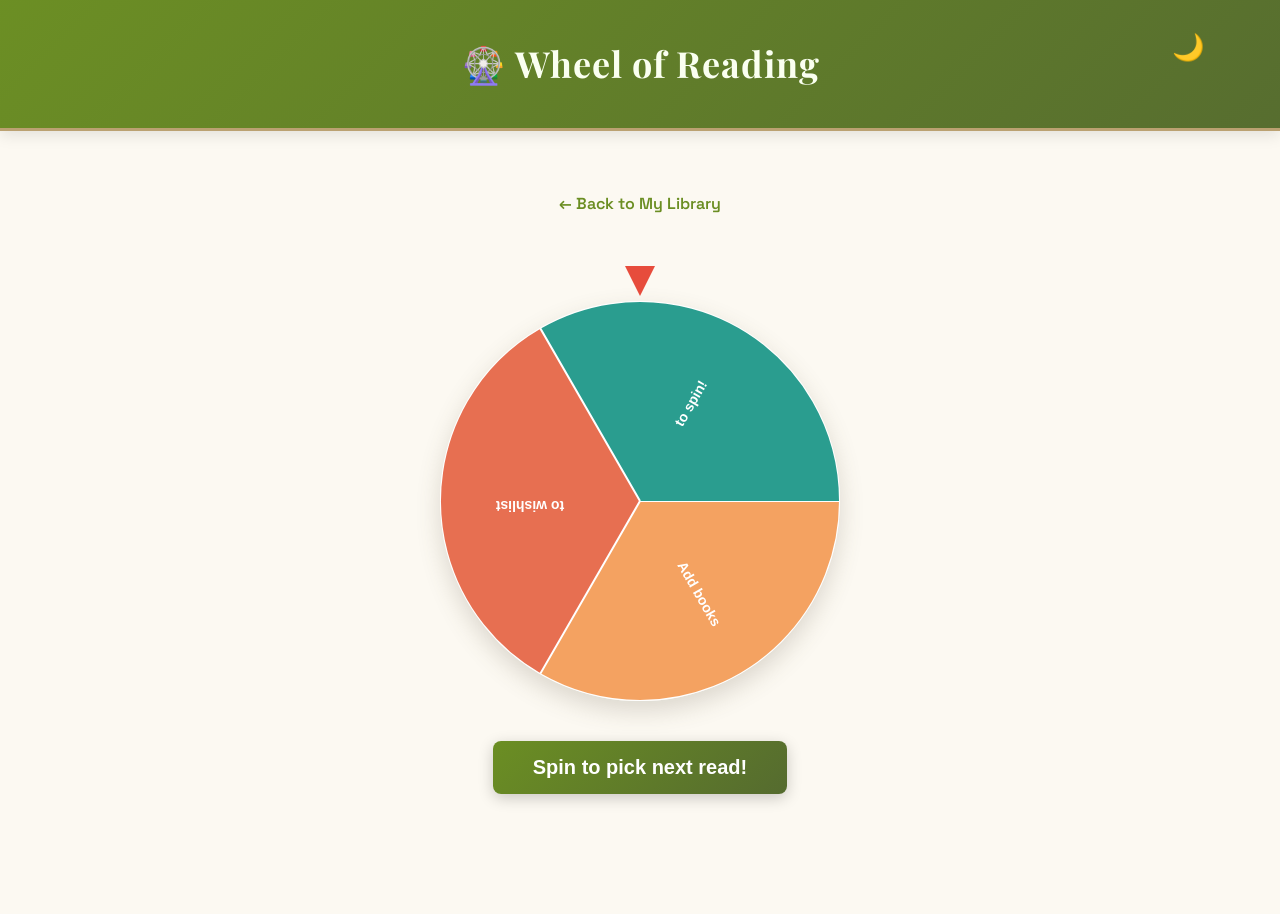
==== wheel.html @ 6dc2f267 "Add wheel functionality and UI for book selection" ====
<!DOCTYPE html>
<html lang="en">
<head>
    <meta charset="UTF-8">
    <meta name="viewport" content="width=device-width, initial-scale=1.0">
    <title>Wheel of Reading 🎡</title>
    <link href="https://fonts.googleapis.com/css2?family=Playfair+Display:ital,wght@0,400;0,700;1,400&family=Space+Grotesk:wght@300;400;600&display=swap" rel="stylesheet">
    <link rel="stylesheet" href="css/style.css">
    <style>
        .wheel-container {
            display: flex;
            flex-direction: column;
            align-items: center;
            justify-content: center;
            margin-top: 50px;
        }
        canvas {
            display: block;
            margin: 20px auto;
            border-radius: 50%;
            box-shadow: 0 10px 25px rgba(92, 78, 62, 0.2);
        }
        .spin-btn {
            background: linear-gradient(135deg, #6b8e23, #556b2f);
            color: #fff;
            font-size: 20px;
            font-weight: 600;
            border: none;
            padding: 15px 40px;
            border-radius: 8px;
            cursor: pointer;
            box-shadow: 0 4px 15px rgba(0,0,0,0.2);
            transition: transform 0.2s;
            margin: 20px;
        }
        .spin-btn:hover {
            transform: translateY(-2px);
            box-shadow: 0 6px 20px rgba(0,0,0,0.25);
        }
        #resultDisplay {
            font-family: 'Playfair Display', serif;
            font-size: 28px;
            font-weight: bold;
            color: #4a3f35;
            margin-top: 20px;
            min-height: 40px;
            text-align: center;
        }
        .pointer {
            width: 0; 
            height: 0; 
            border-left: 15px solid transparent;
            border-right: 15px solid transparent;
            border-top: 30px solid #e74c3c;
            margin: 0 auto -15px auto;
            position: relative;
            z-index: 10;
        }
        .wheel-nav {
            text-align: center;
            margin-top: 20px;
        }
        .wheel-nav a {
            color: #6b8e23;
            text-decoration: none;
            font-weight: 600;
        }
        .wheel-nav a:hover {
            text-decoration: underline;
        }
    </style>
</head>
<body>

<header>
    🎡 Wheel of Reading
    <button id="themeToggleBtn" class="theme-btn" title="Toggle Dark/Light Mode">🌙</button>
</header>

<div class="container">
    <div class="wheel-nav">
        <a href="index.html">← Back to My Library</a>
    </div>
    
    <div class="wheel-container">
        <div class="pointer"></div>
        <canvas id="wheelCanvas" width="400" height="400"></canvas>
        <button id="spinBtn" class="spin-btn">Spin to pick next read!</button>
        <div id="resultDisplay"></div>
    </div>
</div>

<script src="js/wheel.js"></script>
</body>
</html>
---- css/style.css ----
body {
    font-family: 'Space Grotesk', sans-serif;
    background-color: #fcf9f2; /* Lighter warm paper tone */
    background-image: url('https://www.transparenttextures.com/patterns/clean-text-pattern.png'); /* Subtler texture */
    color: #3b3228;
    margin: 0;
    padding: 0;
    line-height: 1.6;
}

header {
    background: rgba(107, 142, 35, 0.95);
    background-image: linear-gradient(135deg, rgba(107, 142, 35, 0.95), rgba(85, 107, 47, 0.95));
    backdrop-filter: blur(8px);
    -webkit-backdrop-filter: blur(8px);
    color: #fafff0;
    text-align: center;
    padding: 35px 20px;
    font-size: 36px;
    font-family: 'Playfair Display', serif;
    font-weight: 700;
    letter-spacing: 1px;
    box-shadow: 0 4px 15px rgba(0,0,0,0.1);
    border-bottom: 3px solid #bba171;
    position: relative;
}

.theme-btn, .wishlist-btn, .wheel-btn {
    position: absolute;
    top: 35px;
    background: rgba(255, 255, 255, 0.2);
    border: none;
    color: white;
    font-size: 24px;
    cursor: pointer;
    border-radius: 50%;
    width: 45px;
    height: 45px;
    display: flex;
    align-items: center;
    justify-content: center;
    transition: all 0.3s ease;
}

.theme-btn { right: 80px; }
.wheel-btn { right: 140px; }
.wishlist-btn { right: 20px; }

.theme-btn:hover, .wishlist-btn:hover, .wheel-btn:hover {
    background: rgba(255, 255, 255, 0.4);
    transform: rotate(15deg) scale(1.1);
}

.container {
    padding: 40px 20px;
    max-width: 1100px;
    margin: auto;
}

h2 {
    font-family: 'Playfair Display', serif;
    border-bottom: 2px solid #e0d0b8;
    padding-bottom: 12px;
    margin-top: 50px;
    margin-bottom: 25px;
    color: #4a3f35;
    font-style: italic;
    font-size: 28px;
}

.books {
    display: grid;
    grid-template-columns: repeat(auto-fill, minmax(190px, 1fr));
    gap: 35px;
}

.book {
    background: #ffffff;
    border-radius: 12px;
    padding: 18px;
    box-shadow: 0 10px 25px rgba(92, 78, 62, 0.08);
    transition: all 0.3s cubic-bezier(0.25, 0.8, 0.25, 1);
    border: 1px solid #f0e8db;
    position: relative;
    display: flex;
    flex-direction: column;
    cursor: grab; /* Indicate draggable */
}

.book:active {
    cursor: grabbing; /* Show grab action */
}

/* SortableJS Drag & Drop Classes */
.sortable-ghost {
    opacity: 0.4;
    background: #fbf9f5;
    border: 2px dashed #bba171;
    transform: scale(0.98);
}

.sortable-drag {
    opacity: 1 !important;
    box-shadow: 0 25px 50px rgba(0, 0, 0, 0.2) !important;
    transform: scale(1.05) !important;
    z-index: 100;
}

/* Book Action Buttons (Edit/Delete) */
.book-actions {
    position: absolute;
    top: 5px;
    right: 5px;
    display: none;
    gap: 5px;
    background: rgba(255, 255, 255, 0.9);
    padding: 2px;
    border-radius: 4px;
    box-shadow: 0 2px 4px rgba(0,0,0,0.1);
}

.book:hover .book-actions {
    display: flex;
    flex-wrap: wrap; /* Just in case buttons overflow on small screens */
    width: fit-content;
}

.book-actions button {
    background: none;
    border: none;
    cursor: pointer;
    font-size: 14px;
    padding: 4px;
    border-radius: 3px;
    transition: background 0.2s;
}

.book-actions button:hover {
    background: #f0e8db;
    transform: scale(1.1);
}

.book:hover {
    transform: translateY(-10px);
    box-shadow: 0 15px 35px rgba(92, 78, 62, 0.15);
}

.book img {
    width: 100%;
    border-radius: 8px;
    aspect-ratio: 2/3;
    object-fit: cover;
    box-shadow: 0 4px 10px rgba(0,0,0,0.1);
    transition: transform 0.3s ease;
}

.book:hover img {
    transform: scale(1.03);
}

.title {
    font-weight: 600;
    margin-top: 18px;
    font-size: 1.15em;
    color: #2c251d;
    line-height: 1.3;
}

.date {
    font-size: 13px;
    color: #8b7a65;
    margin-top: 8px;
    font-weight: 300;
}

/* Reading Tracker Styles */
.progress-container {
    margin-top: auto;
    padding-top: 15px;
}

.progress-label {
    font-size: 13px;
    color: #6b8e23;
    font-weight: bold;
    display: flex;
    justify-content: space-between;
}

.progress-bar {
    width: 100%;
    height: 8px;
    background: #e8dbce;
    border-radius: 4px;
    margin-top: 5px;
    overflow: hidden;
}

.progress-fill {
    height: 100%;
    background: linear-gradient(90deg, #8ba84a, #6b8e23);
    border-radius: 4px;
    transition: width 1s cubic-bezier(0.4, 0, 0.2, 1);
}

footer {
    text-align: center;
    margin: 80px 0 40px;
    color: #8b7a65;
    font-size: 14px;
    padding-top: 30px;
    border-top: 1px dashed #d4c8b8;
    font-family: 'Playfair Display', serif;
    font-style: italic;
}

.cozy-element {
    position: fixed;
    bottom: 25px;
    right: 25px;
    font-size: 35px;
    animation: float 3s ease-in-out infinite;
    cursor: pointer;
    background: #ffffff;
    border-radius: 50%;
    padding: 12px;
    box-shadow: 0 5px 15px rgba(92, 78, 62, 0.15);
    transition: transform 0.3s ease;
}

.cozy-element:hover {
    transform: scale(1.1) rotate(10deg);
}

@keyframes float {
    0%, 100% { transform: translateY(0); }
    50% { transform: translateY(-12px); }
}

/* Add Book Form Styles */
.add-book-form {
    background: #ffffff;
    border: 1px solid #f0e8db;
    border-radius: 12px;
    padding: 25px;
    margin-top: 20px;
    margin-bottom: 35px;
    box-shadow: 0 8px 20px rgba(92, 78, 62, 0.05);
}

.add-book-form h3 {
    margin-top: 0;
    margin-bottom: 15px;
    font-size: 1.25em;
    color: #4a3f35;
    font-family: 'Playfair Display', serif;
}

#addBookForm {
    display: flex;
    gap: 15px;
    flex-wrap: wrap;
    align-items: center;
}

#addBookForm input {
    flex: 1;
    min-width: 250px;
    padding: 12px 15px;
    border: 1px solid #e0d0b8;
    border-radius: 6px;
    font-family: 'Space Grotesk', sans-serif;
    background: #fbf9f5;
    transition: all 0.3s ease;
    font-size: 15px;
}

#addBookForm input:focus {
    outline: none;
    border-color: #6b8e23;
    box-shadow: 0 0 0 3px rgba(107, 142, 35, 0.15);
    background: #ffffff;
}

#addBookForm button {
    padding: 12px 25px;
    background: #6b8e23;
    color: #ffffff;
    border: none;
    border-radius: 6px;
    cursor: pointer;
    font-family: 'Space Grotesk', sans-serif;
    font-weight: 600;
    font-size: 15px;
    transition: all 0.3s ease;
    box-shadow: 0 4px 10px rgba(107, 142, 35, 0.2);
}

#addBookForm button:hover {
    background: #556b2f;
    transform: translateY(-2px);
    box-shadow: 0 6px 15px rgba(107, 142, 35, 0.3);
}

/* Wishlist Side Panel Styles */
.wishlist-btn {
    position: absolute;
    top: 25px;
    right: 20px;
    background: none;
    border: none;
    color: #f5f3ef;
    font-size: 30px;
    cursor: pointer;
    transition: transform 0.2s;
}

header {
    position: relative; /* Ensure the absolute button positions correctly! */
}

.wishlist-btn:hover {
    transform: scale(1.1);
}

.side-panel {
    position: fixed;
    top: 0;
    right: -400px; /* Hidden by default */
    width: 350px;
    max-width: 90%;
    height: 100vh;
    background-color: #f7eed8;
    background-image: url('https://www.transparenttextures.com/patterns/cream-paper.png');
    box-shadow: -4px 0 15px rgba(0, 0, 0, 0.2);
    transition: right 0.4s ease;
    z-index: 1000;
    overflow-y: auto;
    padding: 20px;
    border-left: 2px solid #bba171;
}

.side-panel.open {
    right: 0;
}

.side-panel-header {
    display: flex;
    justify-content: space-between;
    align-items: center;
    border-bottom: 2px dashed #bba171;
    padding-bottom: 10px;
    margin-bottom: 20px;
}

.side-panel-header h2 {
    margin: 0;
    border-bottom: none;
    padding-bottom: 0;
}

.close-btn {
    background: none;
    border: none;
    font-size: 30px;
    color: #5c4e3e;
    cursor: pointer;
    line-height: 1;
}

.close-btn:hover {
    color: #8b7a65;
}

.side-books {
    grid-template-columns: 1fr 1fr; /* 2 column layout in the side panel */
    gap: 15px; /* Smaller gap */
}

/* Small card adjustments for side panel books */
.side-books .book {
    padding: 10px;
}

.side-books .title {
    font-size: 0.9em;
    margin-top: 10px;
}

.side-books .date {
    font-size: 11px;
}

.side-books .book-actions button {
    font-size: 12px;
    padding: 3px;
}

/* ---------- DARK MODE STYLES ---------- */
body.dark-mode {
    background-color: #1e1c1a;
    background-image: url('https://www.transparenttextures.com/patterns/black-linen.png');
    color: #e8e3d8;
}

body.dark-mode header {
    background: rgba(45, 60, 18, 0.95);
    background-image: linear-gradient(135deg, rgba(62, 82, 24, 0.95), rgba(42, 58, 18, 0.95));
    border-bottom: 3px solid #5c554c;
    color: #f0eadd;
}

body.dark-mode h2 {
    color: #d6ccbd;
    border-bottom-color: #5c554c;
}

body.dark-mode .book {
    background: #2a2724;
    border-color: #3b3732;
    box-shadow: 0 10px 25px rgba(0, 0, 0, 0.4);
}

body.dark-mode .sortable-ghost {
    background: #1e1c1a;
    border-color: #5c554c;
}

body.dark-mode .sortable-drag {
    box-shadow: 0 25px 50px rgba(0, 0, 0, 0.8) !important;
}

body.dark-mode .book:hover {
    box-shadow: 0 15px 35px rgba(0, 0, 0, 0.6);
}

body.dark-mode .book-actions {
    background: rgba(42, 39, 36, 0.95);
    border: 1px solid #4a453f;
}

body.dark-mode .book-actions button {
    color: #e8e3d8;
}

body.dark-mode .book-actions button:hover {
    background: #4a453f;
}

body.dark-mode .title {
    color: #f0eadd;
}

body.dark-mode .date {
    color: #9e9587;
}

body.dark-mode .add-book-form {
    background: #2a2724;
    border-color: #3b3732;
    box-shadow: 0 8px 20px rgba(0, 0, 0, 0.3);
}

body.dark-mode .add-book-form h3 {
    color: #d6ccbd;
}

body.dark-mode input {
    background: #201e1b !important;
    border-color: #4a453f !important;
    color: #e8e3d8 !important;
}

body.dark-mode input:focus {
    border-color: #8ba84a !important;
    box-shadow: 0 0 0 3px rgba(139, 168, 74, 0.2) !important;
}

body.dark-mode .side-panel {
    background-color: #1e1c1a;
    background-image: url('https://www.transparenttextures.com/patterns/black-linen.png');
    border-left-color: #4a453f;
    box-shadow: -5px 0 25px rgba(0, 0, 0, 0.6);
}

body.dark-mode .side-panel-header {
    border-bottom-color: #4a453f;
}

body.dark-mode .close-btn {
    color: #d6ccbd;
}

body.dark-mode .close-btn:hover {
    color: #ffffff;
}

body.dark-mode .cozy-element {
    background: #2a2724;
    box-shadow: 0 5px 15px rgba(0,0,0,0.5);
}

/* Theme Toggle Button */
.theme-btn {
    position: absolute;
    top: 25px;
    right: 70px;
    background: none;
    border: none;
    color: #f5f3ef;
    font-size: 26px;
    cursor: pointer;
    transition: transform 0.2s;
}

.theme-btn:hover {
    transform: scale(1.1);
}

/* ---------- COOL EFFECTS & ANIMATIONS ---------- */
body {
    transition: background-color 0.4s ease, color 0.4s ease;
}

.book {
    animation: fadeInSlideUp 0.6s ease-out forwards;
    opacity: 0;
    will-change: transform, opacity;
}

/* Stagger animations automatically using nth-child */
.book:nth-child(1) { animation-delay: 0.1s; }
.book:nth-child(2) { animation-delay: 0.2s; }
.book:nth-child(3) { animation-delay: 0.3s; }
.book:nth-child(4) { animation-delay: 0.4s; }
.book:nth-child(5) { animation-delay: 0.5s; }
.book:nth-child(n+6) { animation-delay: 0.6s; }

@keyframes fadeInSlideUp {
    from {
        opacity: 0;
        transform: translateY(20px);
    }
    to {
        opacity: 1;
        transform: translateY(0);
    }
}

/* ---------- RESPONSIVENESS ---------- */
@media (max-width: 768px) {
    header {
        font-size: 24px;
        padding: 20px;
    }
    
    .theme-btn { right: 60px; top: 15px; font-size: 22px; }
    .wishlist-btn { right: 15px; top: 15px; font-size: 26px; }

    .books {
        grid-template-columns: repeat(auto-fill, minmax(140px, 1fr));
        gap: 15px;
    }
    
    .side-panel {
        width: 100vw;
        right: -100vw;
    }
}

@media (max-width: 480px) {
    .books {
        grid-template-columns: repeat(auto-fill, minmax(120px, 1fr));
    }
    #addBookForm {
        flex-direction: column;
    }
    #addBookForm input, #addBookForm button {
        width: 100%;
    }
}

/* Fix for unclickable buttons in the header */
header {
    position: relative !important;
    z-index: 10;
}
.wishlist-btn, .theme-btn {
    position: absolute !important;
    z-index: 1000 !important;
    pointer-events: auto !important;
}

@media (max-width: 768px) {
    .side-panel.open {
        right: 0 !important;
    }
}
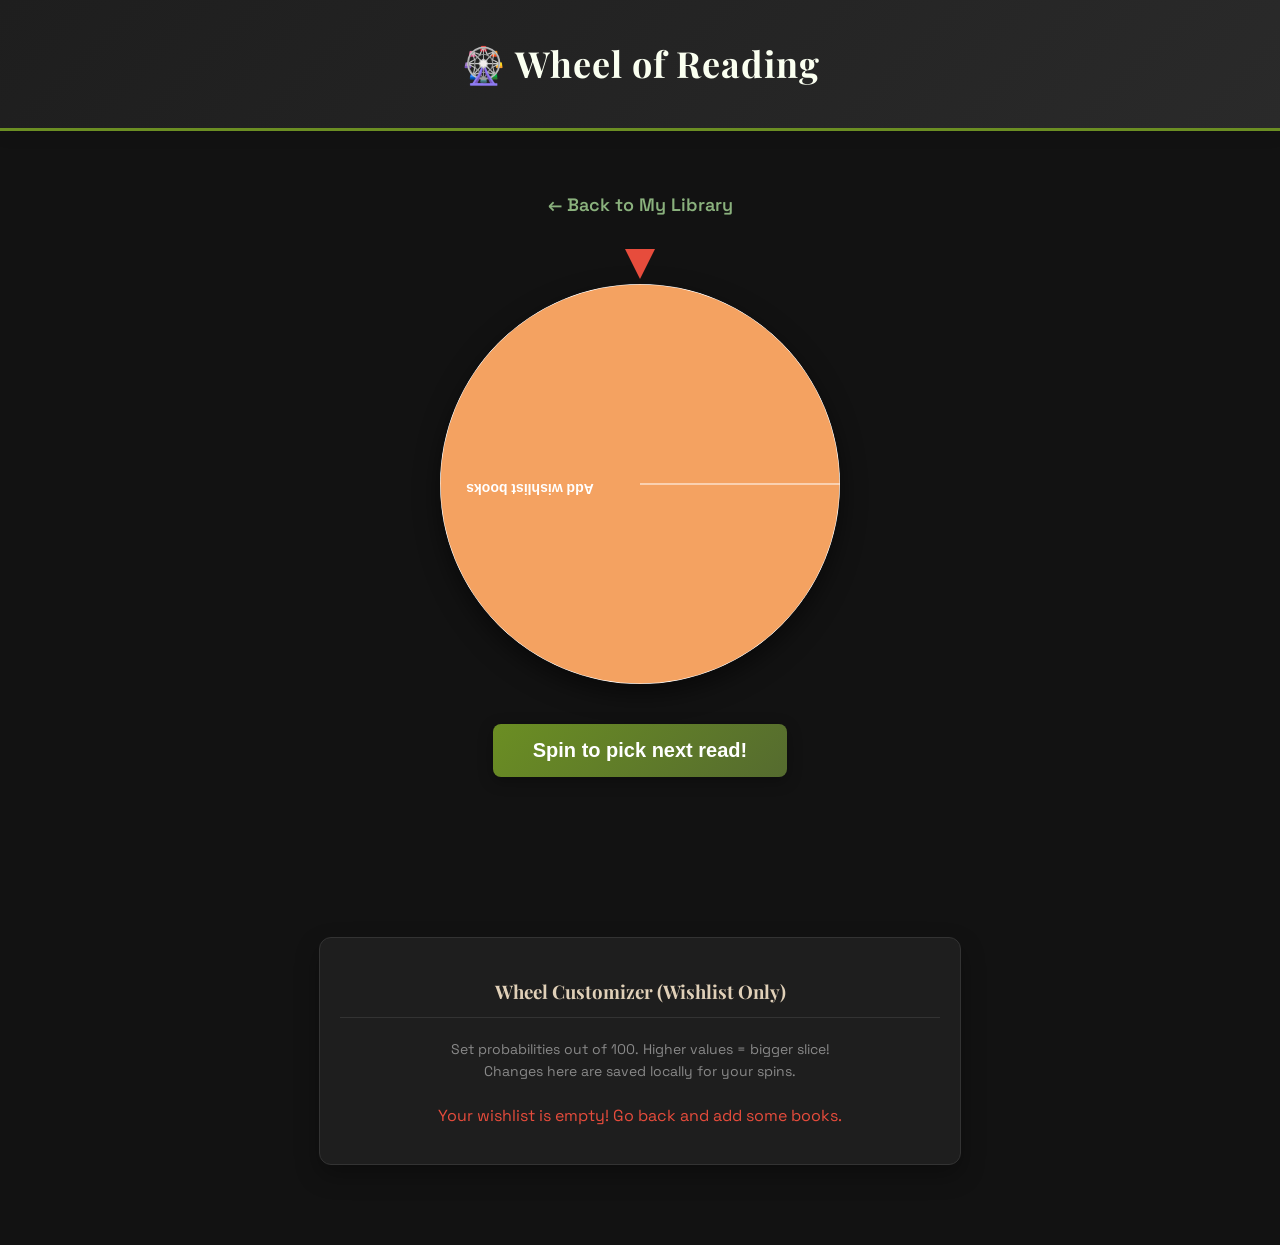
==== commit 4b9f4caa: "Enhance wheel functionality with wishlist integration and customizer UI" ====
--- a/wheel.html
+++ b/wheel.html
@@ -7,18 +7,30 @@
     <link href="https://fonts.googleapis.com/css2?family=Playfair+Display:ital,wght@0,400;0,700;1,400&family=Space+Grotesk:wght@300;400;600&display=swap" rel="stylesheet">
     <link rel="stylesheet" href="css/style.css">
     <style>
+        body {
+            background-color: #121212;
+            color: #fafff0;
+            background-image: none;
+        }
+        header {
+            background: rgba(30, 30, 30, 0.95);
+            background-image: linear-gradient(135deg, #1e1e1e, #2a2a2a);
+            border-bottom: 3px solid #6b8e23;
+            color: #fafff0;
+        }
         .wheel-container {
             display: flex;
             flex-direction: column;
             align-items: center;
             justify-content: center;
-            margin-top: 50px;
+            margin-top: 30px;
         }
         canvas {
             display: block;
             margin: 20px auto;
             border-radius: 50%;
-            box-shadow: 0 10px 25px rgba(92, 78, 62, 0.2);
+            box-shadow: 0 10px 25px rgba(0, 0, 0, 0.5);
+            background: #2a2a2a;
         }
         .spin-btn {
             background: linear-gradient(135deg, #6b8e23, #556b2f);
@@ -29,21 +41,21 @@
             padding: 15px 40px;
             border-radius: 8px;
             cursor: pointer;
-            box-shadow: 0 4px 15px rgba(0,0,0,0.2);
+            box-shadow: 0 4px 15px rgba(0,0,0,0.3);
             transition: transform 0.2s;
             margin: 20px;
         }
         .spin-btn:hover {
             transform: translateY(-2px);
-            box-shadow: 0 6px 20px rgba(0,0,0,0.25);
+            box-shadow: 0 6px 20px rgba(0,0,0,0.4);
         }
         #resultDisplay {
             font-family: 'Playfair Display', serif;
             font-size: 28px;
             font-weight: bold;
-            color: #4a3f35;
+            color: #e0d0b8;
             margin-top: 20px;
-            min-height: 40px;
+            min-height: 80px;
             text-align: center;
         }
         .pointer {
@@ -61,12 +73,86 @@
             margin-top: 20px;
         }
         .wheel-nav a {
-            color: #6b8e23;
+            color: #8ab17d;
             text-decoration: none;
             font-weight: 600;
+            font-size: 18px;
         }
         .wheel-nav a:hover {
             text-decoration: underline;
+        }
+        
+        /* Customizer Styles */
+        .customizer {
+            max-width: 600px;
+            margin: 40px auto;
+            background: #1e1e1e;
+            padding: 20px;
+            border-radius: 12px;
+            box-shadow: 0 10px 25px rgba(0,0,0,0.3);
+            border: 1px solid #333;
+        }
+        .customizer h3 {
+            font-family: 'Playfair Display', serif;
+            color: #e0d0b8;
+            text-align: center;
+            margin-bottom: 20px;
+            border-bottom: 1px solid #333;
+            padding-bottom: 10px;
+        }
+        .book-config-item {
+            display: flex;
+            align-items: center;
+            justify-content: space-between;
+            background: #2a2a2a;
+            padding: 10px 15px;
+            border-radius: 8px;
+            margin-bottom: 10px;
+            gap: 15px;
+        }
+        .book-config-title {
+            flex: 1;
+            font-weight: 600;
+            color: #e0d0b8;
+            overflow: hidden;
+            text-overflow: ellipsis;
+            white-space: nowrap;
+        }
+        .prob-input-group {
+            display: flex;
+            align-items: center;
+            gap: 5px;
+        }
+        .prob-input-group input {
+            width: 60px;
+            padding: 5px;
+            border: 1px solid #444;
+            background: #121212;
+            color: #fff;
+            border-radius: 4px;
+            text-align: center;
+            font-family: 'Space Grotesk', sans-serif;
+        }
+        .prob-input-group span {
+            color: #aaa;
+            font-size: 14px;
+        }
+        .btn-delete {
+            background: #e74c3c;
+            color: white;
+            border: none;
+            width: 30px;
+            height: 30px;
+            border-radius: 5px;
+            cursor: pointer;
+            font-size: 16px;
+            display: flex;
+            align-items: center;
+            justify-content: center;
+            transition: background 0.2s;
+        }
+        .btn-delete:hover {
+            background: #c0392b;
         }
     </style>
 </head>
@@ -74,7 +160,6 @@
 
 <header>
     🎡 Wheel of Reading
-    <button id="themeToggleBtn" class="theme-btn" title="Toggle Dark/Light Mode">🌙</button>
 </header>
 
 <div class="container">
@@ -88,6 +173,17 @@
         <button id="spinBtn" class="spin-btn">Spin to pick next read!</button>
         <div id="resultDisplay"></div>
     </div>
+
+    <div class="customizer">
+        <h3>Wheel Customizer (Wishlist Only)</h3>
+        <p style="text-align: center; color: #888; font-size: 14px; margin-bottom: 20px;">
+            Set probabilities out of 100. Higher values = bigger slice!<br>
+            Changes here are saved locally for your spins.
+        </p>
+        <div id="bookConfigList">
+            <!-- Populated by JS -->
+        </div>
+    </div>
 </div>
 
 <script src="js/wheel.js"></script>
